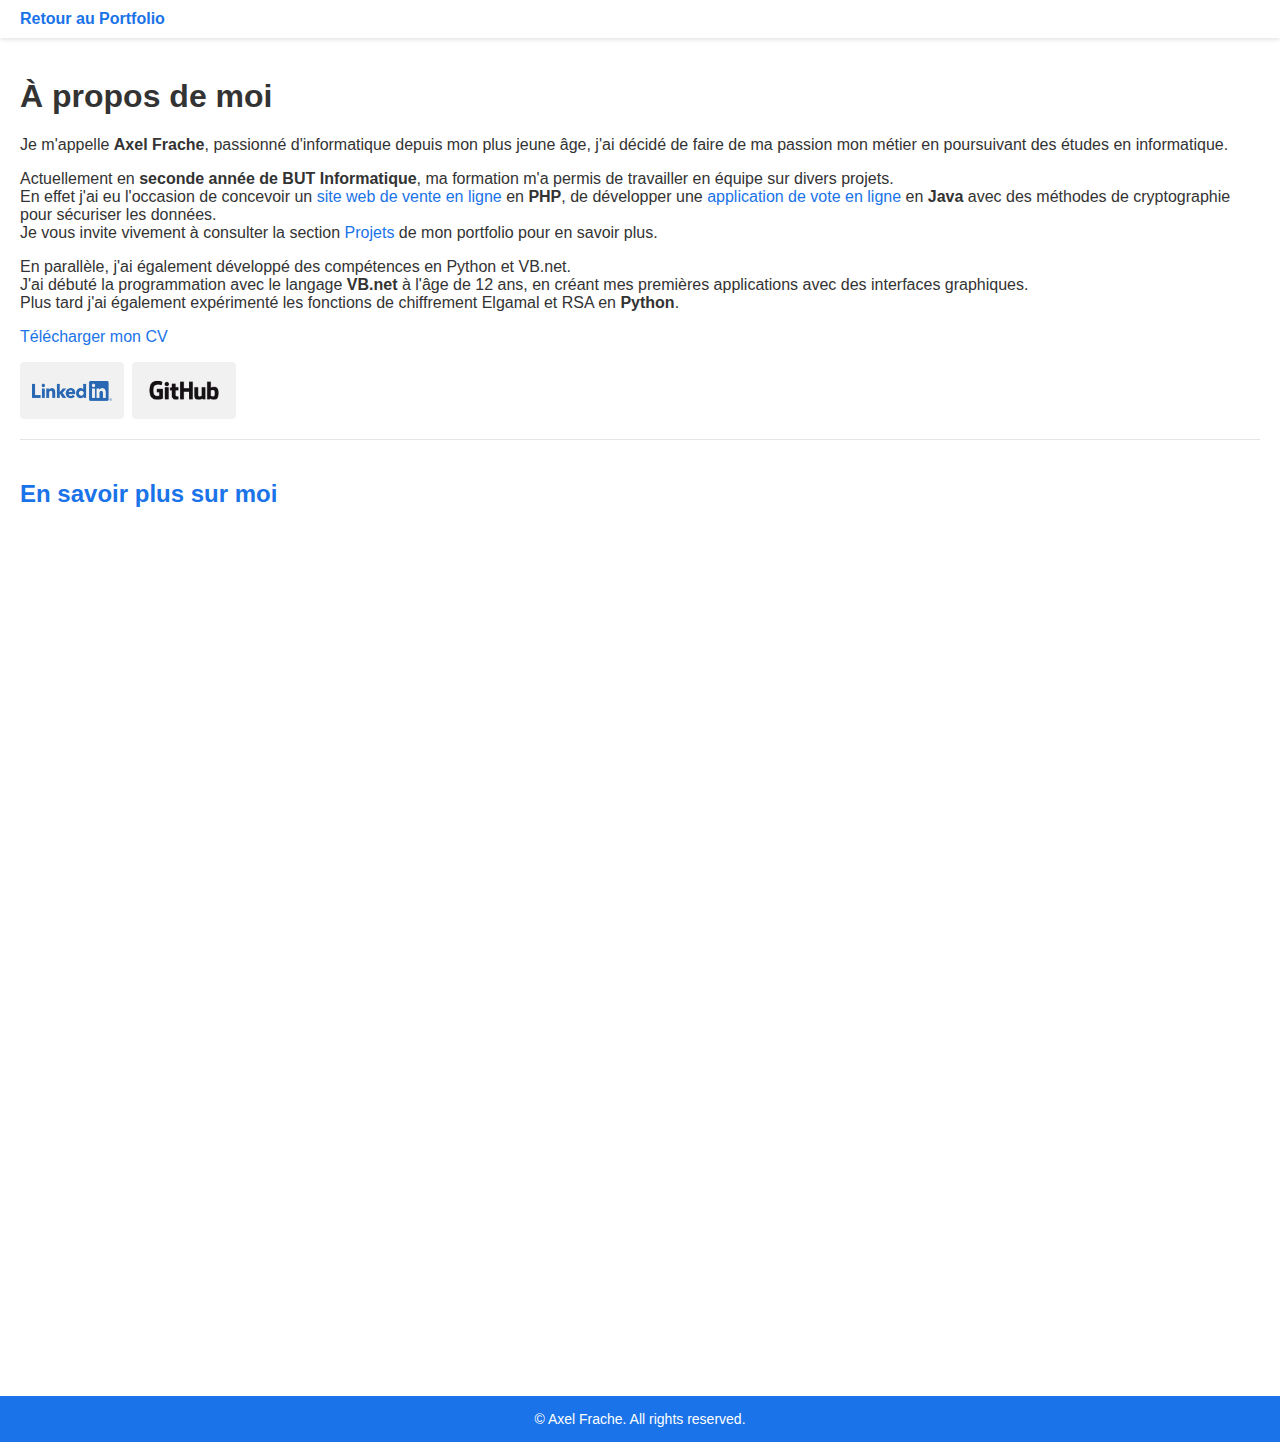
==== AboutMe.html @ e4010254 "Refractor global" ====
<!DOCTYPE html>
<html lang="fr">
<head>
    <meta charset="UTF-8">
    <meta name="viewport" content="width=device-width, initial-scale=1.0">
    <title>A propos de moi | Axel Frache - Portfolio</title>
    <link rel="stylesheet" href="css/styles.css">
    <script defer src="js/scripts.js"></script>
    <script src="https://platform.linkedin.com/in.js" type="text/javascript">lang: fr_FR</script>

</head>
<body>
<header>
    <nav>
        <a href="index.html">Retour au Portfolio</a>
    </nav>
</header>
<main>
    <section>
        <h1>À propos de moi</h1>
        <p>
            Je m'appelle <strong>Axel Frache</strong>, passionné d'informatique depuis mon plus jeune âge, j'ai décidé de faire de ma passion mon métier en poursuivant des études en informatique.<br>
        </p>
        <p>
            Actuellement en <strong>seconde année de BUT Informatique</strong>, ma formation m'a permis de travailler en équipe sur divers projets. <br>
            En effet j'ai eu l'occasion de concevoir un <a href="VinyleAvenue.html">site web de vente en ligne</a> en <strong>PHP</strong>, de développer une <a href="e-Vote.html">application de vote en ligne</a> en <strong>Java</strong> avec des méthodes de cryptographie pour sécuriser les données.<br>
            Je vous invite vivement à consulter la section <a href="Projects.html">Projets</a> de mon portfolio pour en savoir plus.
        </p>
        <p>
            En parallèle, j'ai également développé des compétences en Python et VB.net. <br>
            J'ai débuté la programmation avec le langage <strong>VB.net</strong> à l'âge de 12 ans, en créant mes premières applications avec des interfaces graphiques. <br>
            Plus tard j'ai également expérimenté les fonctions de chiffrement Elgamal et RSA en <strong>Python</strong>.
        </p>
        <a href="Ressources/CV.pdf" download="CV.pdf" class="button">Télécharger mon CV</a>
        <div class="social-icons">
            <a href="https://www.linkedin.com/in/axel-frache/" target="_blank" rel="noopener noreferrer" class="social-button">
                <img src="Ressources/img/social/LI-Logo.png" alt="LinkedIn" width="32" height="32" class="social-icon">
            </a>
            <a href="https://github.com/AxelFrache" target="_blank" rel="noopener noreferrer" class="social-button">
                <img src="Ressources/img/social/GitHub_Logo.png" alt="GitHub" width="32" height="32" class="social-icon">
            </a>
        </div>
    </section>
    <section id="linkedin-post">
        <h2>En savoir plus sur moi</h2>
        <div>
            <iframe src="https://www.linkedin.com/embed/feed/update/urn:li:ugcPost:7049025618411171840" height="794" width="504" frameborder="0" allowfullscreen="" title="Post intégré"></iframe>
        </div>
    </section>

</main>
<footer>
    <div class="footer-content">
        &copy; <?php echo date("Y"); ?> Axel Frache. All rights reserved.
    </div>
</footer>
</body>
</html>
---- css/styles.css ----
/* Variables de couleurs */
:root {
    --primary-color: #1a73e8; /* Bleu Google */
    --secondary-color: #fbbc05; /* Jaune Google */
    --success-color: #34a853; /* Vert Google */
    --danger-color: #ea4335; /* Rouge Google */
    --background: #ffffff; /* Blanc */
    --text-color: #333;
}

/* Styles généraux */
body {
    font-family: -apple-system, BlinkMacSystemFont, Segoe UI, Helvetica, Arial, sans-serif, Apple Color Emoji, Segoe UI Emoji;
    background-color: var(--background);
    color: var(--text-color);
    margin: 0;
    padding: 0;
}

section:not(#welcome-banner) h2 {
    padding-bottom: 10px;
    margin-bottom: 20px;
    color: var(--primary-color);
}

a {
    color: var(--primary-color);
    text-decoration: none;
}

/* Navigation */
nav {
    background-color: var(--background);
    padding: 10px 20px;
    display: flex;
    justify-content: space-between;
    align-items: center;
    box-shadow: 0 2px 4px rgba(0, 0, 0, 0.1);
}

nav a {
    color: var(--primary-color);
    margin-right: 10px;
    font-weight: bold;
    transition: color 0.3s;
}

nav a:hover {
    color: var(--secondary-color);
}

/* Sections */
section {
    margin: 40px 20px;
    padding-bottom: 20px;
    border-bottom: 1px solid rgba(0, 0, 0, 0.1); /* Ajoute une bordure inférieure légère */
}
section:last-of-type {
    border-bottom: none; /* Supprime la bordure pour la dernière section */
}

ul {
    list-style-type: none;
    padding: 0;
}

li {
    margin-bottom: 20px;
}

/* Projets */
#projets img {
    max-width: 100%;
    height: auto;
    border: 1px solid var(--text-color);
    margin-bottom: 10px;
}

/* Arrondir les bords des éléments de formulaire */
#contact .form-control {
    border-radius: 10px;
}

input, textarea {
    margin-bottom: 10px;
    border: 1px solid var(--text-color);
    padding: 5px;
}

.form button {
    background-color: var(--primary-color);
    color: var(--background);
    border: none;
    padding: 10px;
    cursor: pointer;
    transition: 0.3s;
}

.form button:hover {
    background-color: #0056b3;
}

/* Frise chronologique */
.timeline {
    position: relative;
}

.timeline::before {
    content: "";
    position: absolute;
    top: 0;
    bottom: 0;
    left: 30px;
    width: 4px;
    background-color: var(--primary-color);
}

.timeline-item {
    padding-left: 60px;
    position: relative;
    margin-bottom: 30px;
}

.timeline-item .date {
    position: absolute;
    top: 0;
    left: 0;
    width: 50px;
    font-weight: bold;
    color: var(--danger-color);
    text-align: right;
}

.timeline-item h3 {
    margin: 0;
    color: var(--primary-color);
}

/* Bannière de bienvenue */
#welcome-banner {
    color: var(--background);
    text-align: center;
    top: 0;
    left: 0;
    right: 0;
    padding: 40px 0;
    background-image: linear-gradient(to right, var(--primary-color), rgba(0, 0, 255, 0.3));
    border-radius: 20px;
}

#welcome-banner h1 {
    margin-bottom: 20px;
    font-size: 30px;
}

#welcome-banner h2 {
    font-size: 60px; /* Ajustez la taille du texte selon vos préférences */
    font-weight: bold;
    color: white; /* Ajustez la couleur du texte si vous le souhaitez */
    margin-bottom: 10px;
}

h3{
    transition: color 0.3s;
}

#projets h3:hover{
    color: var(--secondary-color);
}

#welcome-banner h3 {
    font-size: 24px; /* Ajustez la taille du texte selon vos préférences */
    margin-bottom: 20px;
    color: whitesmoke;
}



#welcome-banner p {
    padding: 10px 20px;
    display: flex;
    justify-content: space-between;
    align-items: center;
    max-width: 800px;
    margin: 0 auto;
    font-size: 18px;
    line-height: 1.6;
    text-align: justify;
    color: var(--background);
}

/* Projets */
.projects-container {
    display: flex;
    flex-wrap: wrap;
    justify-content: space-around;
    gap: 20px;
}

.project-card {
    width: calc(27% - 20px);
    background-color: var(--background);
    padding: 20px;
    box-shadow: 0 4px 6px rgba(0, 0, 0, 0.1);
    border-radius: 5px;
    position: relative;

}

.project-card img {
    max-width: 100%;
    height: auto;
    border: 1px solid var(--text-color);
    margin-bottom: 10px;
    border-radius: 5px;
}

.year {
    position: absolute;
    top: -10px;
    left: 20px;
    background-color: var(--primary-color);
    color: var(--background);
    padding: 5px 10px;
    border-radius: 3px;
}

.tag {
    display: inline-block;
    padding: 4px 8px;
    background-color: var(--secondary-color);
    color: white;
    font-size: 14px;
    border-radius: 4px;
    margin-top: 10px;
}

/* Footer */
footer {
    background-color: var(--primary-color);
    padding: 15px 0;
    text-align: center;
    color: var(--background);

}

.footer-content {
    max-width: 800px;
    margin: 0 auto;
    font-size: 14px;
}

.screen img{
    cursor: pointer;
    max-width: 25%;
    height: auto;
    margin-bottom: 10px;
}


.btn-voir-plus {
    display: inline-block;
    background-color: var(--primary-color);
    color: var(--background);
    padding: 10px 20px;
    border-radius: 5px;
    text-decoration: none;
    transition: 0.3s;
    margin: 20px auto 0;
    text-align: center;
    border : none;
}

.btn-voir-plus:hover {
    background-color: #0056b3;
}

.center {
    text-align: center;
}

.screenAvenue img{
    margin: 15px;
    max-width: 25%;
    height: auto;
    border: 1px solid var(--text-color);
    border-radius: 5px;
    cursor: pointer;
}

.carousel {
    position: relative;
    display: flex;
    justify-content: center;
    align-items: center;
}

.carousel img {
    display: none;
    max-width: 20%; /* Modifiez cette valeur selon vos préférences */
    max-height: 20%; /* Modifiez cette valeur selon vos préférences */
    height: auto;
}


.carousel-button {
    position: absolute;
    background-color: transparent;
    border: none;
    font-size: 2rem;
    color: #555;
    cursor: pointer;
    z-index: 1;
}

.prev {
    left: 10px;
}

.next {
    right: 10px;
}

.prev,
.next {
    cursor: pointer;
    position: absolute;
    top: 50%;
    transform: translateY(-50%);
    font-size: 2rem;
    color: #000;
    opacity: 0.6;
    transition: opacity 0.3s;
}

.prev:hover,
.next:hover {
    opacity: 1;
}

/* Modifier la largeur du bouton "Envoyer" */
#contact #sendBtn{
    background-color: var(--primary-color);
    color: var(--background);
    padding: 10px 20px;
    border-radius: 5px;
    text-decoration: none;
    transition: 0.3s;
    margin: 20px auto 0;
}

#contact #sendBtn:hover{
    background-color: #0056b3;
    cursor : pointer;
}

.social-icons {

    height: auto;
    display: flex;
    justify-content: space-between;
    width: 100px;
    margin-top: 1rem;
}

.social-button {
    display: inline-flex;
    justify-content: center;
    align-items: center;
    background-color: #f1f1f1;
    border: none;
    border-radius: 4px;
    padding: 12px;
    margin-right: 8px;
    cursor: pointer;
    text-decoration: none;
}

.social-button:last-child {
    margin-right: 0;
}

.social-button:hover {
    background-color: #e0e0e0;
}

.social-icon {
    width: 80px;
    height: auto;
    margin: 0 auto;
}

.lightbox {
    display: none;
    position: fixed;
    z-index: 9999;
    left: 0;
    top: 0;
    width: 100%;
    height: 100%;
    background-color: rgba(0, 0, 0, 0.8);
    align-items: center;
    justify-content: center;
}

.lightbox-img {
    max-width: 90%;
    max-height: 90%;
    margin: auto;
}

.close-lightbox {
    position: absolute;
    top: 15px;
    right: 25px;
    font-size: 30px;
    font-weight: bold;
    color: white;
    cursor: pointer;
}

body.lightbox-open {
    overflow: hidden;
}

.lightbox-open main,
.lightbox-open header,
.lightbox-open footer {
    filter: blur(5px);
}
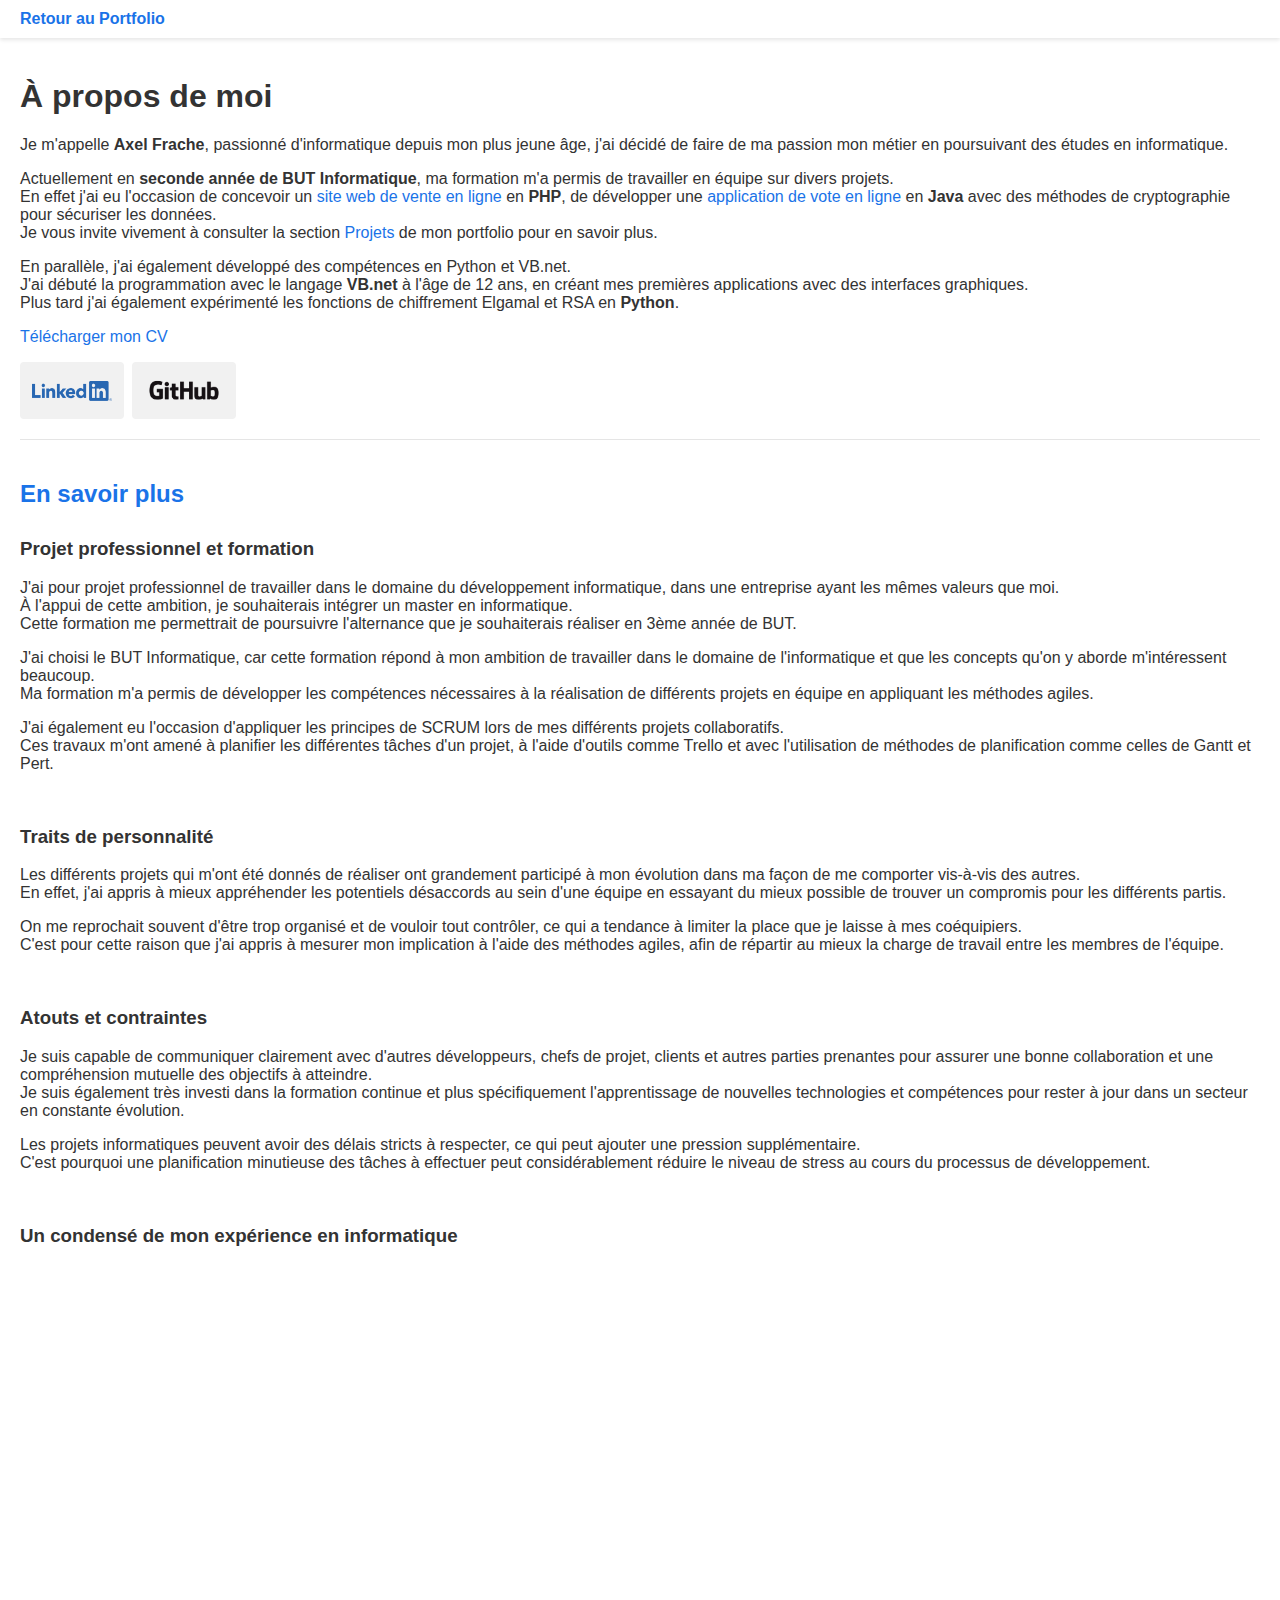
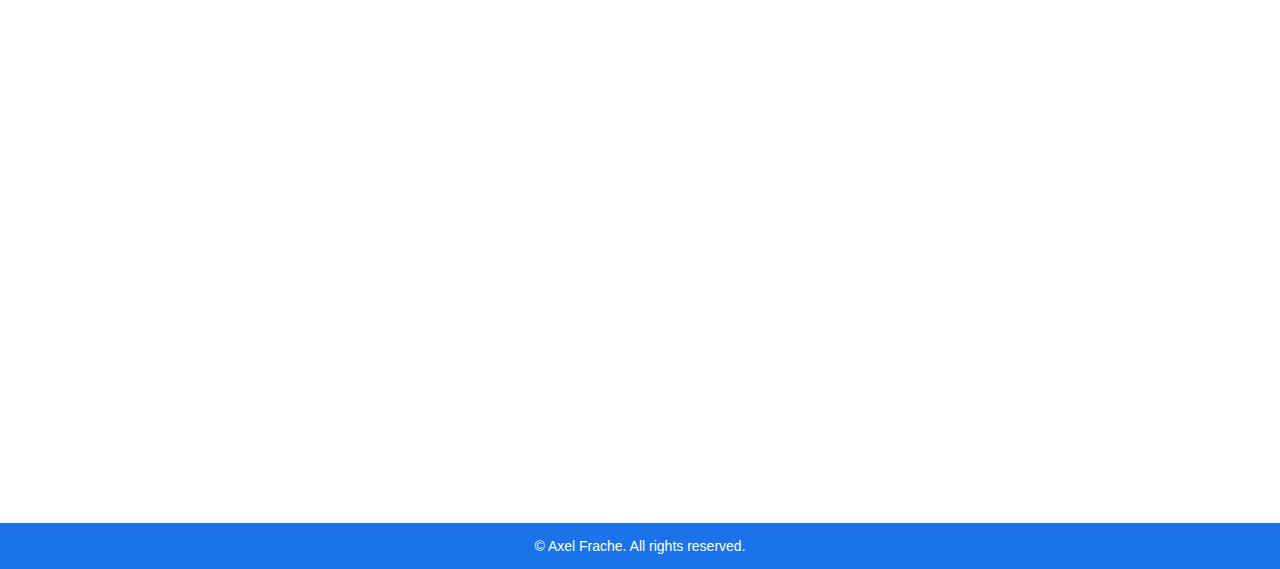
==== commit a8965dac: "Ajout biographie" ====
--- a/AboutMe.html
+++ b/AboutMe.html
@@ -31,7 +31,7 @@
             J'ai débuté la programmation avec le langage <strong>VB.net</strong> à l'âge de 12 ans, en créant mes premières applications avec des interfaces graphiques. <br>
             Plus tard j'ai également expérimenté les fonctions de chiffrement Elgamal et RSA en <strong>Python</strong>.
         </p>
-        <a href="Ressources/CV.pdf" download="CV.pdf" class="button">Télécharger mon CV</a>
+        <a href="Ressources/CV.pdf" download="CV.pdf" class="button" id="cvDl">Télécharger mon CV</a>
         <div class="social-icons">
             <a href="https://www.linkedin.com/in/axel-frache/" target="_blank" rel="noopener noreferrer" class="social-button">
                 <img src="Ressources/img/social/LI-Logo.png" alt="LinkedIn" width="32" height="32" class="social-icon">
@@ -42,7 +42,44 @@
         </div>
     </section>
     <section id="linkedin-post">
-        <h2>En savoir plus sur moi</h2>
+        <h2>En savoir plus</h2>
+
+        <h3>Projet professionnel et formation</h3>
+        <p>
+            J'ai pour projet professionnel de travailler dans le domaine du développement informatique, dans une entreprise ayant les mêmes valeurs que moi. <br>
+            À l'appui de cette ambition, je souhaiterais intégrer un master en informatique. <br>
+            Cette formation me permettrait de poursuivre l'alternance que je souhaiterais réaliser en 3ème année de BUT.
+        </p>
+        <p>
+            J'ai choisi le BUT Informatique, car cette formation répond à mon ambition de travailler dans le domaine de l'informatique et que les concepts qu'on y aborde m'intéressent beaucoup.<br>
+            Ma formation m'a permis de développer les compétences nécessaires à la réalisation de différents projets en équipe en appliquant les méthodes agiles.<br>
+        </p>
+        <p>
+            J'ai également eu l'occasion d'appliquer les principes de SCRUM lors de mes différents projets collaboratifs.<br>
+            Ces travaux m'ont amené à planifier les différentes tâches d'un projet, à l'aide d'outils comme Trello et avec l'utilisation de méthodes de planification comme celles de Gantt et Pert.
+        </p>
+        <br>
+        <h3>Traits de personnalité</h3>
+        <p>
+            Les différents projets qui m'ont été donnés de réaliser ont grandement participé à mon évolution dans ma façon de me comporter vis-à-vis des autres.<br>
+            En effet, j'ai appris à mieux appréhender les potentiels désaccords au sein d'une équipe en essayant du mieux possible de trouver un compromis pour les différents partis.
+        </p>
+        <p>
+            On me reprochait souvent d'être trop organisé et de vouloir tout contrôler, ce qui a tendance à limiter la place que je laisse à mes coéquipiers. <br>
+            C'est pour cette raison que j'ai appris à mesurer mon implication à l'aide des méthodes agiles, afin de répartir au mieux la charge de travail entre les membres de l'équipe.
+        </p>
+        <br>
+        <h3>Atouts et contraintes</h3>
+        <p>
+            Je suis capable de communiquer clairement avec d'autres développeurs, chefs de projet, clients et autres parties prenantes pour assurer une bonne collaboration et une compréhension mutuelle des objectifs à atteindre. <br>
+            Je suis également très investi dans la formation continue et plus spécifiquement l'apprentissage de nouvelles technologies et compétences pour rester à jour dans un secteur en constante évolution.
+        </p>
+        <p>
+            Les projets informatiques peuvent avoir des délais stricts à respecter, ce qui peut ajouter une pression supplémentaire.<br>
+            C'est pourquoi une planification minutieuse des tâches à effectuer peut considérablement réduire le niveau de stress au cours du processus de développement.
+        </p>
+        <br>
+        <h3>Un condensé de mon expérience en informatique</h3>
         <div>
             <iframe src="https://www.linkedin.com/embed/feed/update/urn:li:ugcPost:7049025618411171840" height="794" width="504" frameborder="0" allowfullscreen="" title="Post intégré"></iframe>
         </div>
--- a/css/styles.css
+++ b/css/styles.css
@@ -429,3 +429,6 @@
     filter: blur(5px);
 }
 
+#cvDl:hover{
+    text-decoration: underline;
+}
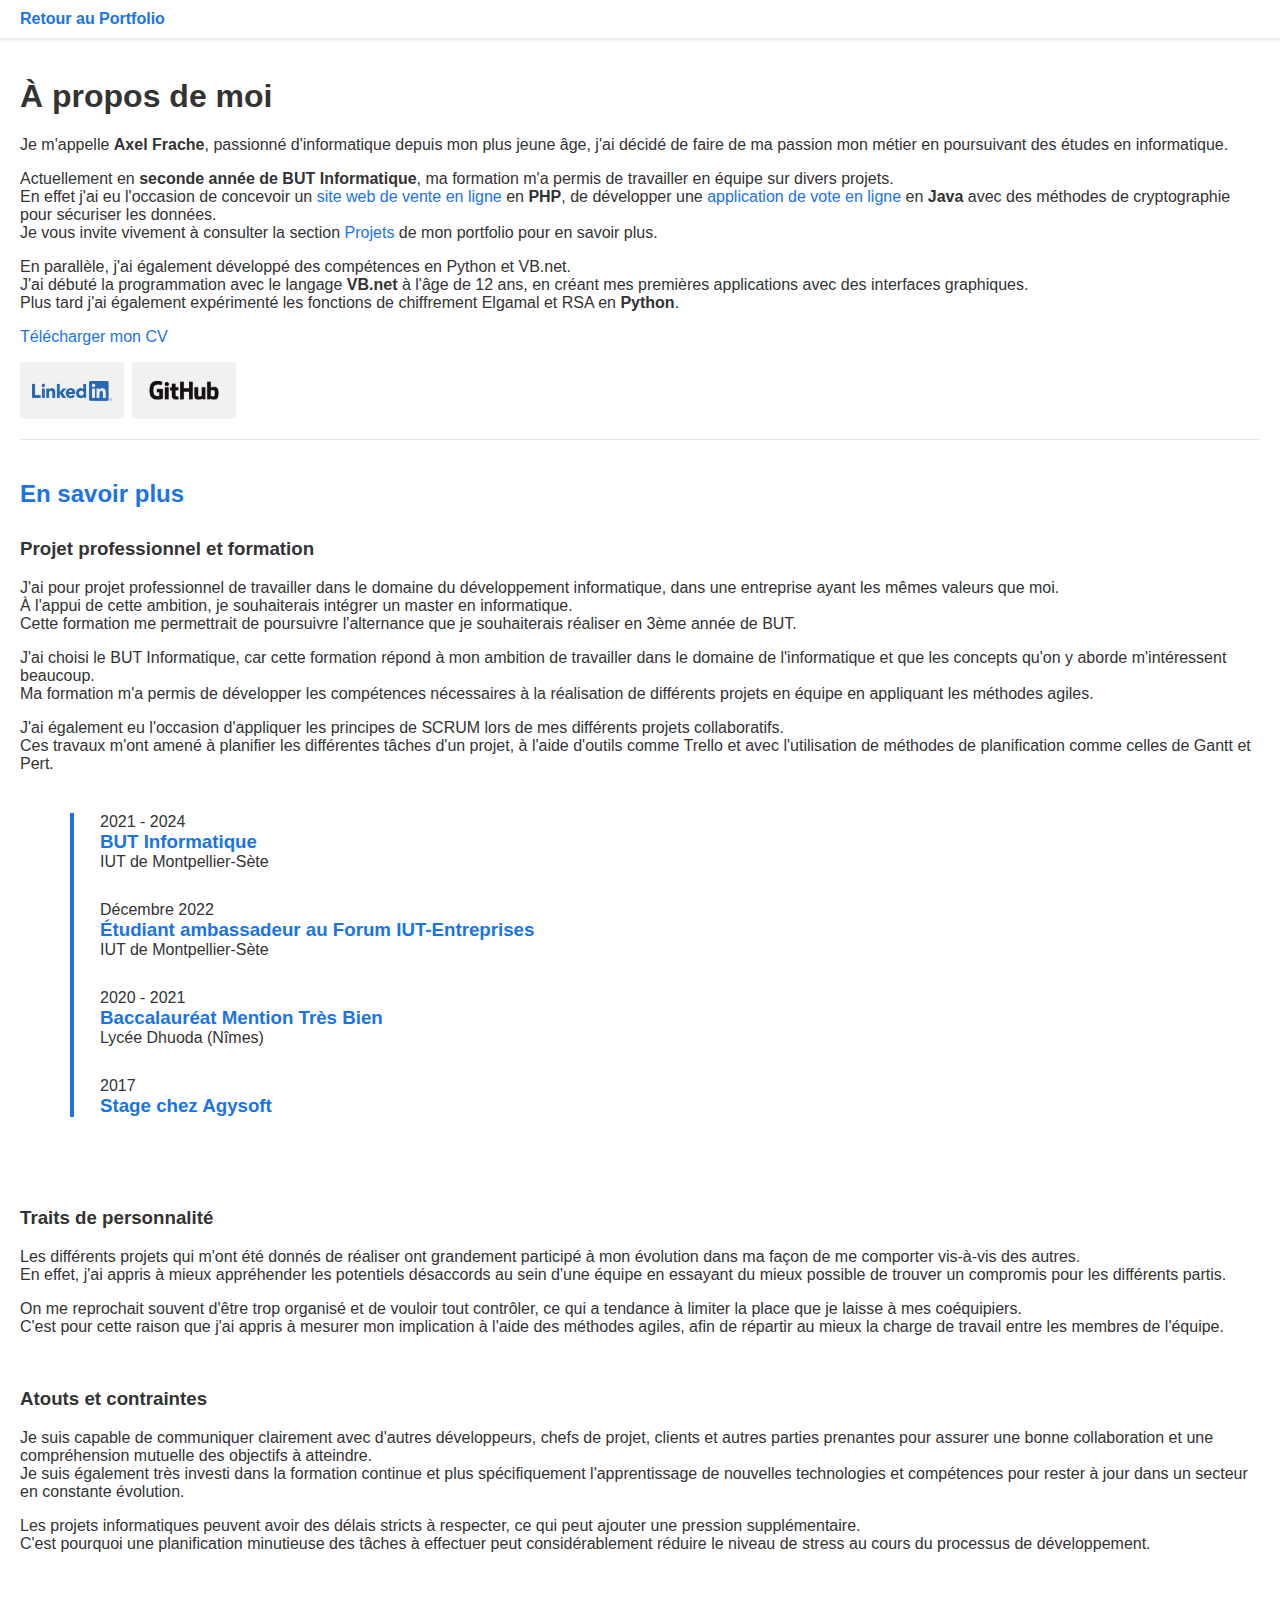
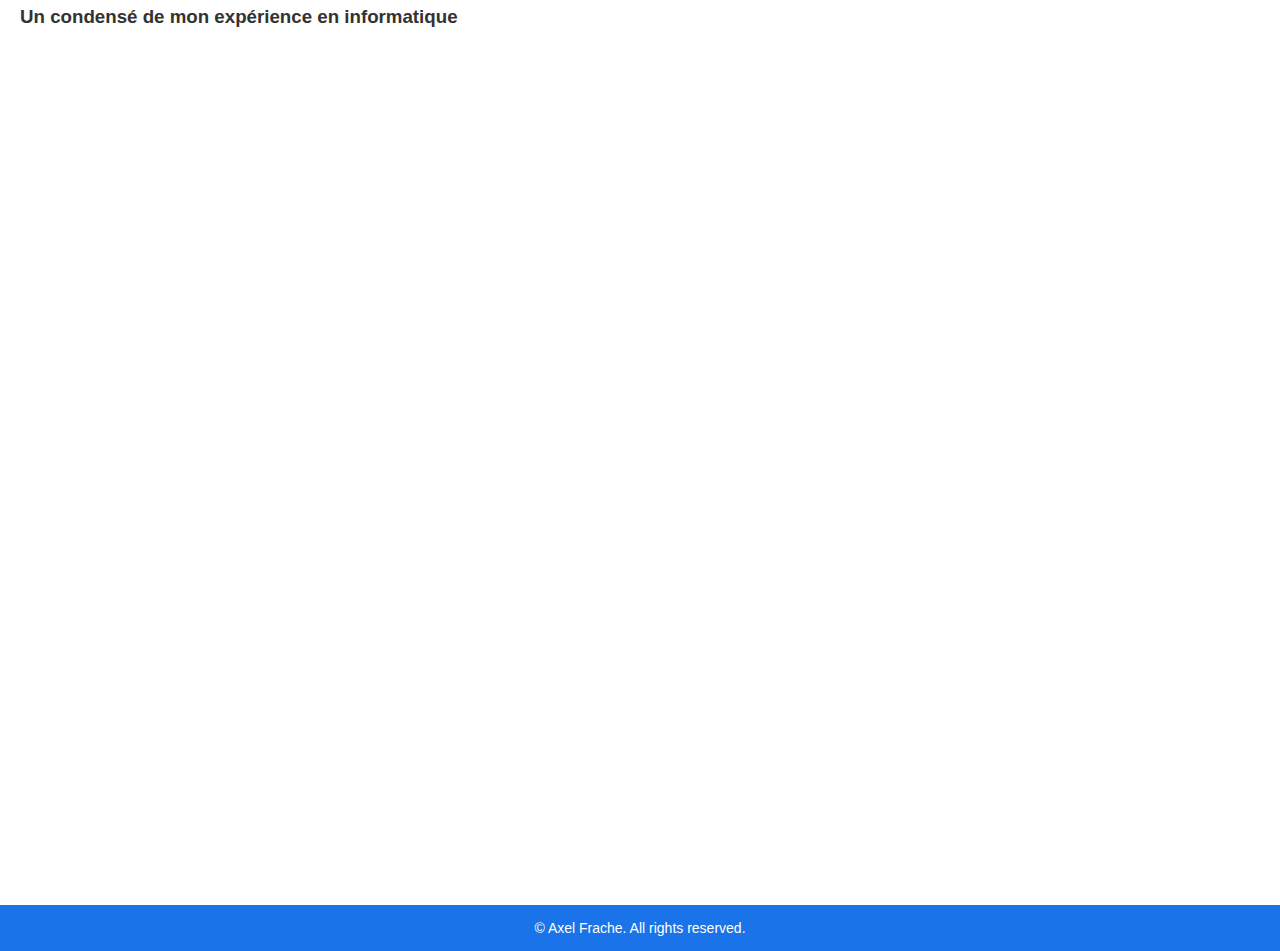
==== commit 1dc582a9: "Ajout timeline" ====
--- a/AboutMe.html
+++ b/AboutMe.html
@@ -58,7 +58,32 @@
             J'ai également eu l'occasion d'appliquer les principes de SCRUM lors de mes différents projets collaboratifs.<br>
             Ces travaux m'ont amené à planifier les différentes tâches d'un projet, à l'aide d'outils comme Trello et avec l'utilisation de méthodes de planification comme celles de Gantt et Pert.
         </p>
-        <br>
+
+        <section id="formations">
+
+            <ul class="timeline">
+                <li class="timeline-item">
+                    <span>2021 - 2024</span>
+                    <h3>BUT Informatique</h3>
+                    <ul>IUT de Montpellier-Sète</ul>
+                </li>
+                <li class="timeline-item">
+                    <span>Décembre 2022</span>
+                    <h3>Étudiant ambassadeur au Forum IUT-Entreprises</h3>
+                    <ul>IUT de Montpellier-Sète</ul>
+                </li>
+                <li class="timeline-item">
+                    <span >2020 - 2021</span>
+                    <h3>Baccalauréat Mention Très Bien</h3>
+                    <ul>Lycée Dhuoda (Nîmes)</ul>
+                </li>
+                <li class="timeline-item">
+                    <span>2017</span>
+                    <h3>Stage chez Agysoft</h3>
+                </li>
+            </ul>
+        </section>
+
         <h3>Traits de personnalité</h3>
         <p>
             Les différents projets qui m'ont été donnés de réaliser ont grandement participé à mon évolution dans ma façon de me comporter vis-à-vis des autres.<br>
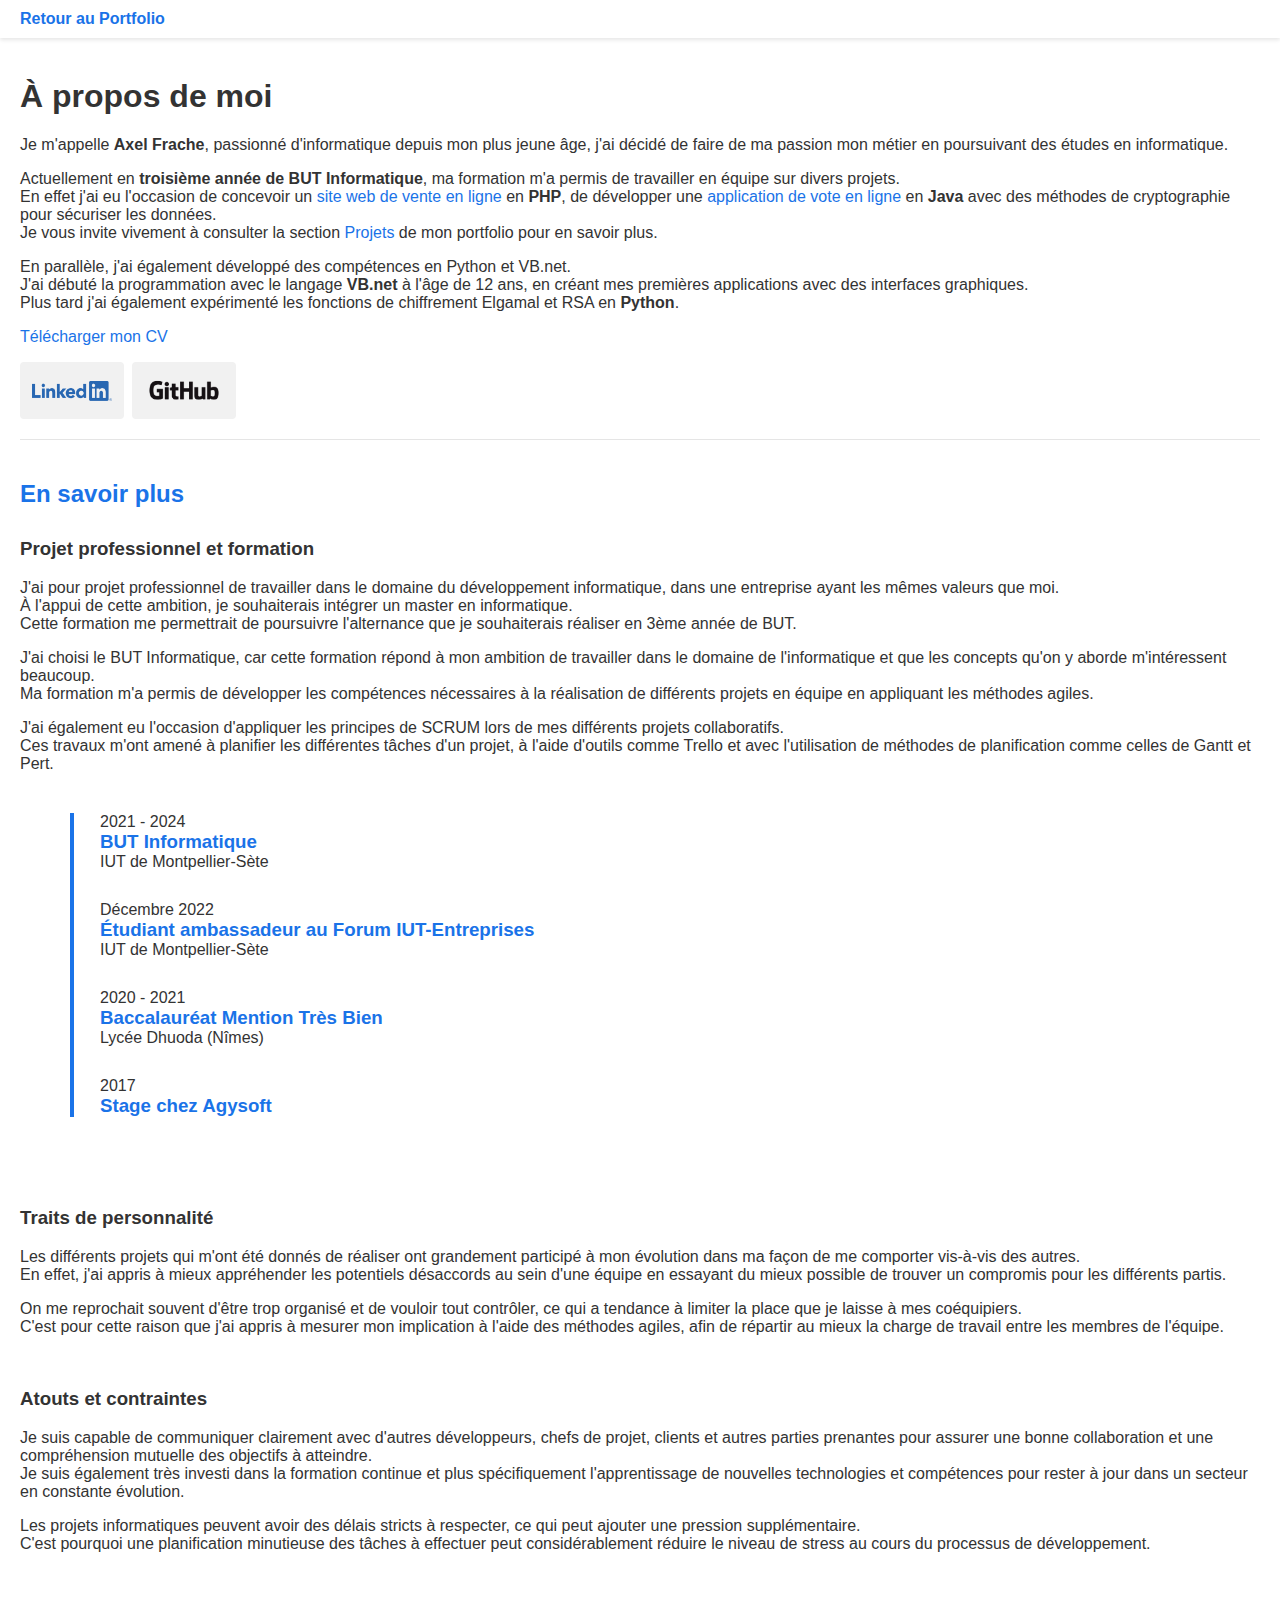
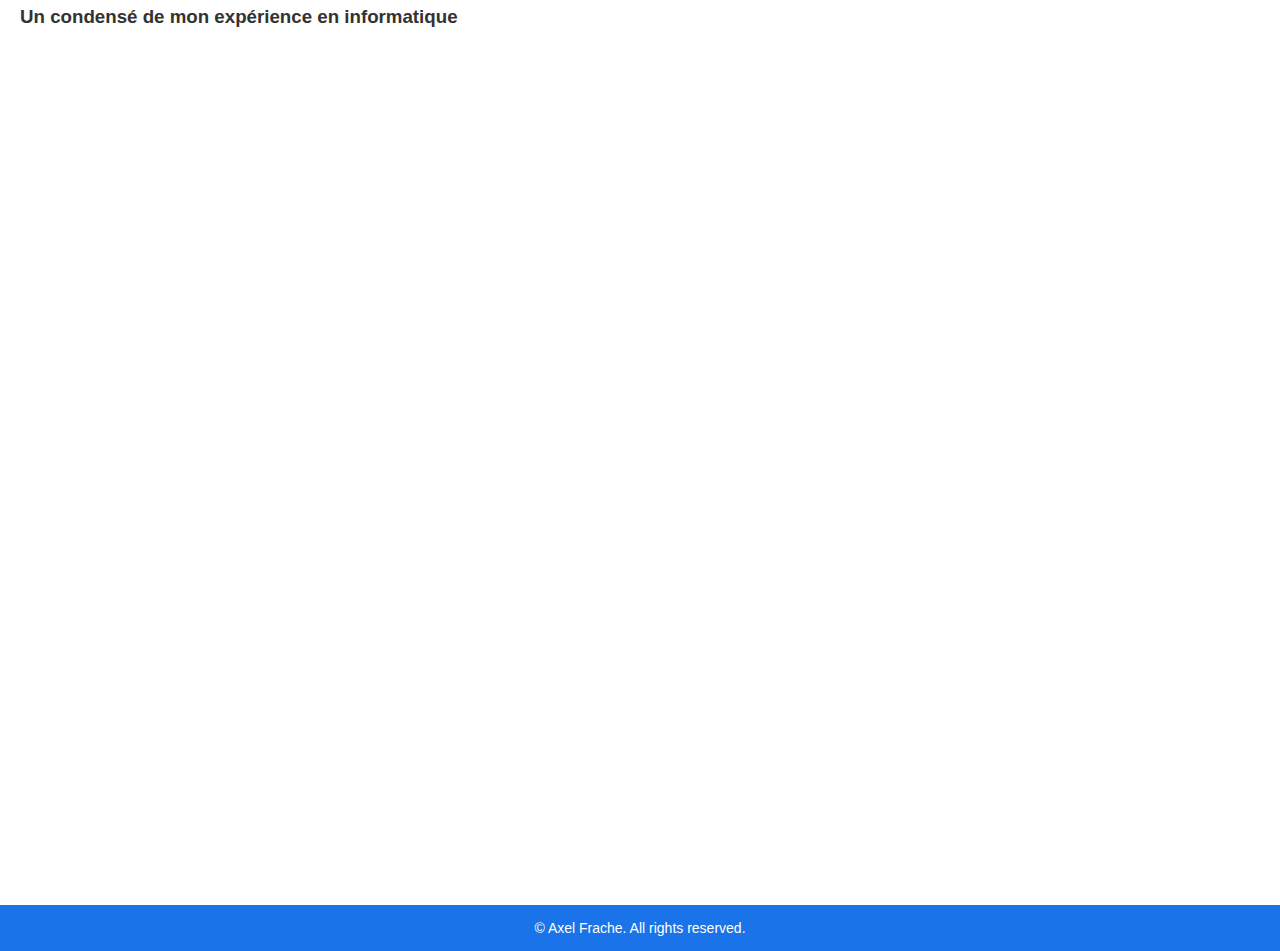
==== commit d28e647c: "Mise à jour des informations" ====
--- a/AboutMe.html
+++ b/AboutMe.html
@@ -22,7 +22,7 @@
             Je m'appelle <strong>Axel Frache</strong>, passionné d'informatique depuis mon plus jeune âge, j'ai décidé de faire de ma passion mon métier en poursuivant des études en informatique.<br>
         </p>
         <p>
-            Actuellement en <strong>seconde année de BUT Informatique</strong>, ma formation m'a permis de travailler en équipe sur divers projets. <br>
+            Actuellement en <strong>troisième année de BUT Informatique</strong>, ma formation m'a permis de travailler en équipe sur divers projets. <br>
             En effet j'ai eu l'occasion de concevoir un <a href="VinyleAvenue.html">site web de vente en ligne</a> en <strong>PHP</strong>, de développer une <a href="e-Vote.html">application de vote en ligne</a> en <strong>Java</strong> avec des méthodes de cryptographie pour sécuriser les données.<br>
             Je vous invite vivement à consulter la section <a href="Projects.html">Projets</a> de mon portfolio pour en savoir plus.
         </p>
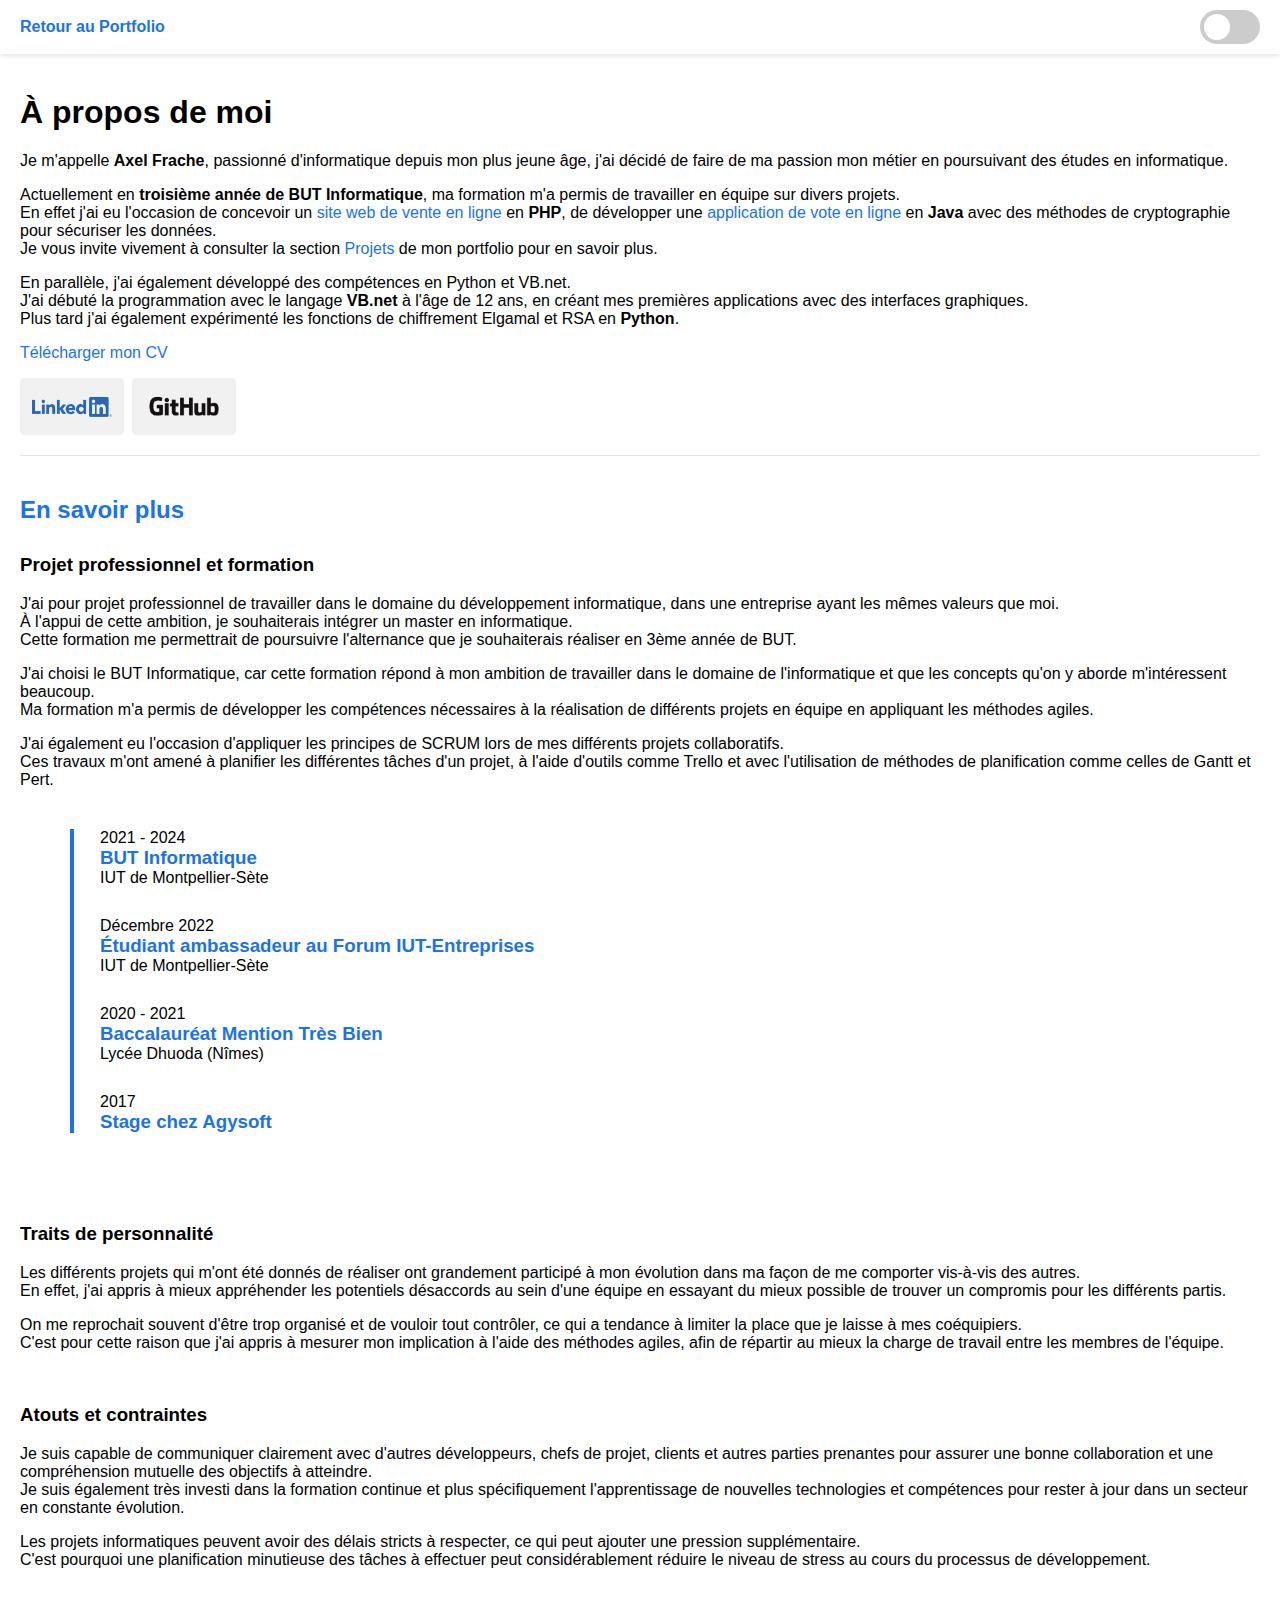
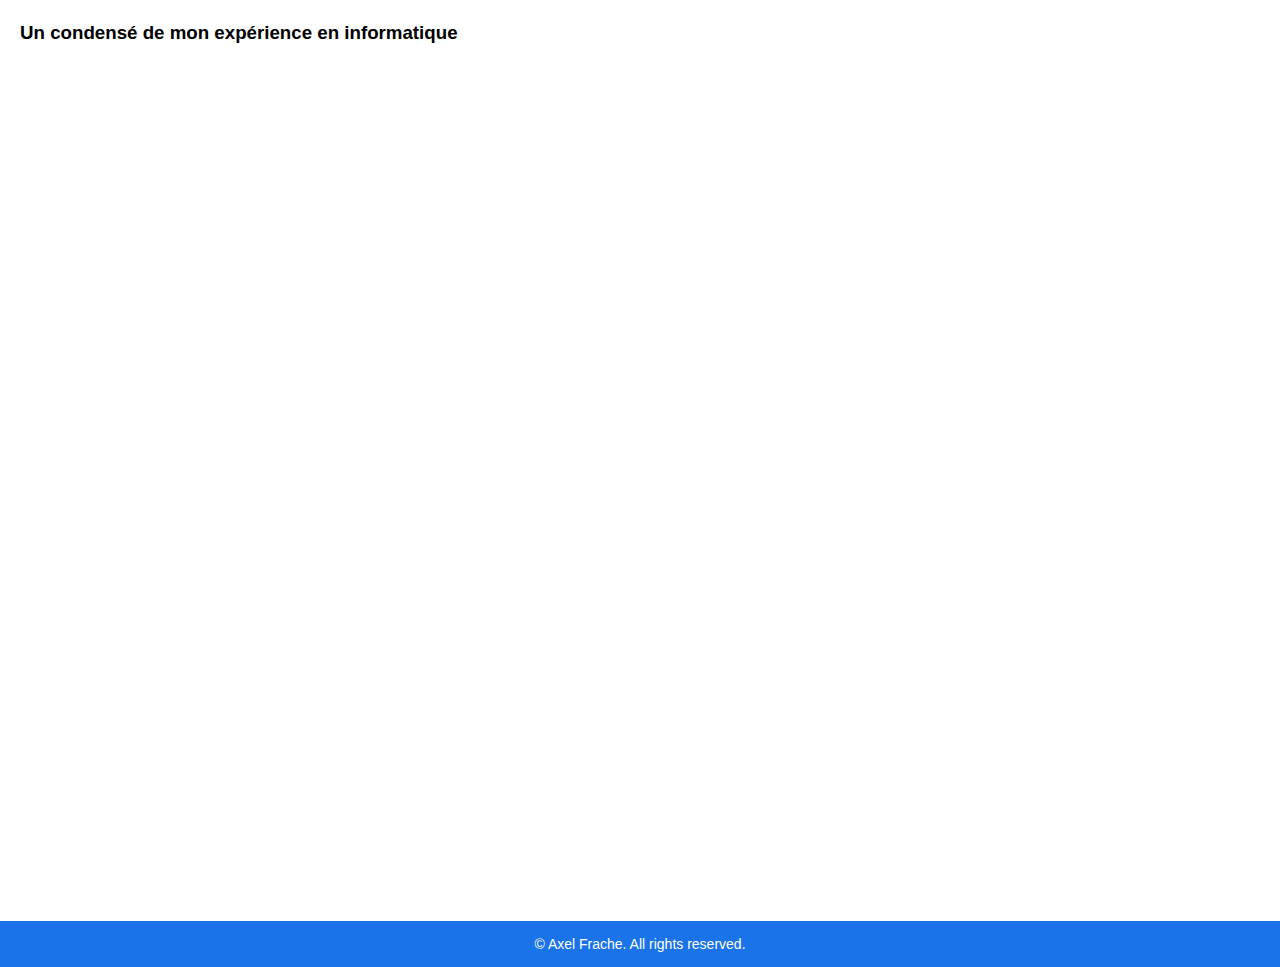
==== commit 3ed43acf: "Ajout d'un dark mode 🌙" ====
--- a/AboutMe.html
+++ b/AboutMe.html
@@ -13,6 +13,10 @@
 <header>
     <nav>
         <a href="index.html">Retour au Portfolio</a>
+        <label class="switch">
+            <input type="checkbox" id="themeSwitch">
+            <span class="slider round"></span>
+        </label>
     </nav>
 </header>
 <main>
--- a/css/styles.css
+++ b/css/styles.css
@@ -6,6 +6,7 @@
     --danger-color: #ea4335; /* Rouge Google */
     --background: #ffffff; /* Blanc */
     --text-color: #333;
+
 }
 
 /* Styles généraux */
@@ -48,6 +49,113 @@
 nav a:hover {
     color: var(--secondary-color);
 }
+
+/* Style du switch toggle */
+.switch {
+    position: relative;
+    display: inline-block;
+    width: 60px;
+    height: 34px;
+}
+
+.switch input {
+    opacity: 0;
+    width: 0;
+    height: 0;
+}
+
+.slider {
+    position: absolute;
+    cursor: pointer;
+    top: 0;
+    left: 0;
+    right: 0;
+    bottom: 0;
+    background-color: #ccc;
+    transition: .4s;
+}
+
+.slider:before {
+    position: absolute;
+    content: "";
+    height: 26px;
+    width: 26px;
+    left: 4px;
+    bottom: 4px;
+    background-color: white;
+    transition: .4s;
+}
+
+input:checked + .slider {
+    background-color: #2196F3;
+}
+
+input:checked + .slider:before {
+    transform: translateX(26px);
+}
+
+/* Arrondissement des bords du slider */
+.slider.round {
+    border-radius: 34px;
+}
+
+.slider.round:before {
+    border-radius: 50%;
+}
+
+/* Couleurs pour le mode dark */
+:root {
+    --primary-bg: #fff;
+    --primary-txt: #000;
+}
+
+/* Couleur de fond et couleur du texte de la section contact en mode sombre */
+.dark-mode #contact {
+    background-color: #333; /* Ou toute autre couleur sombre de votre choix */
+    color: #fff; /* Ou toute autre couleur claire de votre choix */
+}
+
+/* Couleur de fond et couleur du texte des champs de saisie et de la zone de texte en mode sombre */
+.dark-mode #contact input,
+
+.dark-mode #contact textarea {
+    background-color: #555; /* Ou toute autre couleur sombre de votre choix */
+    color: #fff; /* Ou toute autre couleur claire de votre choix */
+    border: 1px solid #777; /* Changer la couleur de la bordure si nécessaire */
+}
+
+/* Couleur de fond du bouton d'envoi en mode sombre */
+.dark-mode #contact button {
+    background-color: #555; /* Ou toute autre couleur sombre de votre choix */
+    color: #fff; /* Ou toute autre couleur claire de votre choix */
+}
+
+/* Couleur de fond du bouton d'envoi en mode sombre lorsqu'il est survolé */
+.dark-mode #contact button:hover {
+    background-color: #777; /* Ou toute autre couleur sombre de votre choix */
+}
+
+.dark-mode nav {
+    background-color: #2E2E2E; /* couleur de fond de la navbar en mode sombre */
+    color: #fff; /* couleur du texte dans la navbar en mode sombre */
+}
+
+.dark-mode .project-card {
+    background-color: #444;
+    color: #ddd;
+}
+
+
+body.dark-mode {
+    --primary-bg: #333;
+    --primary-txt: #fff;
+}
+
+body {
+    background-color: var(--primary-bg);
+    color: var(--primary-txt);
+}
+
 
 /* Sections */
 section {
@@ -338,7 +446,6 @@
     opacity: 1;
 }
 
-/* Modifier la largeur du bouton "Envoyer" */
 #contact #sendBtn{
     background-color: var(--primary-color);
     color: var(--background);
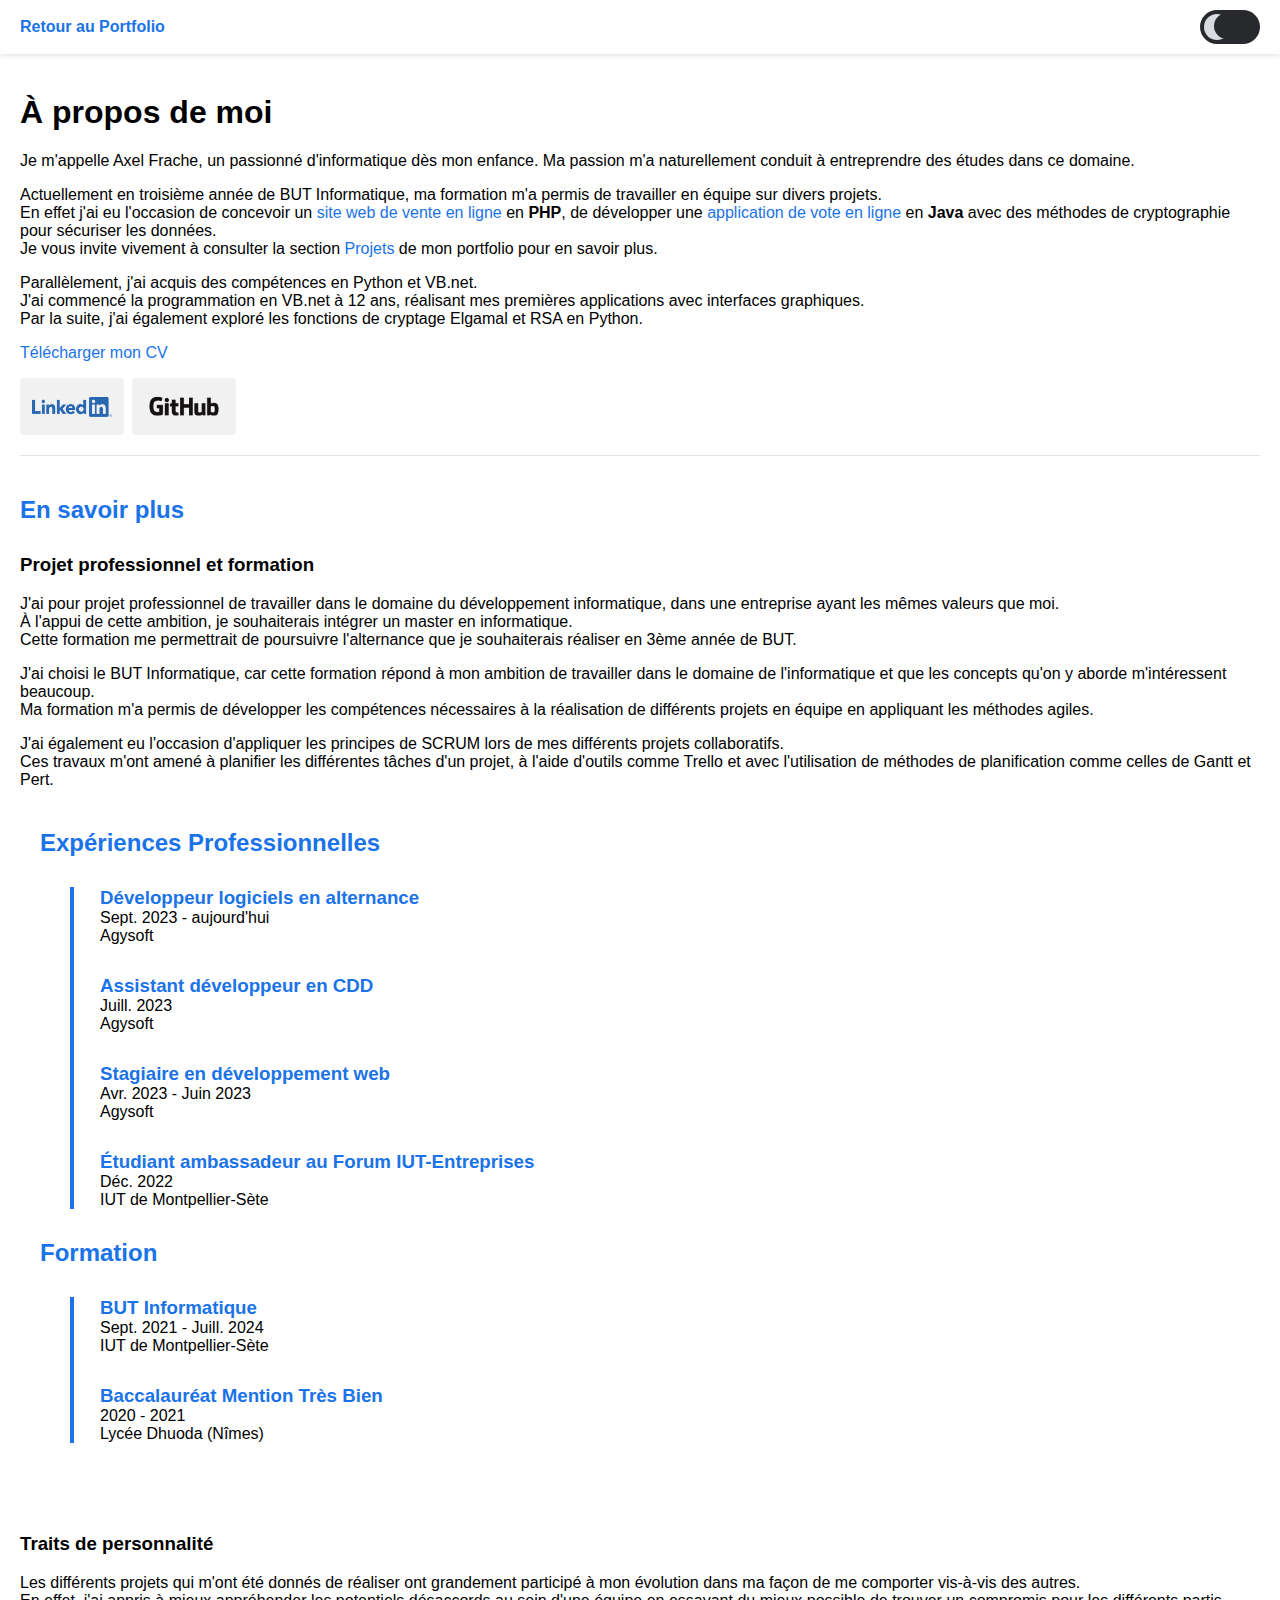
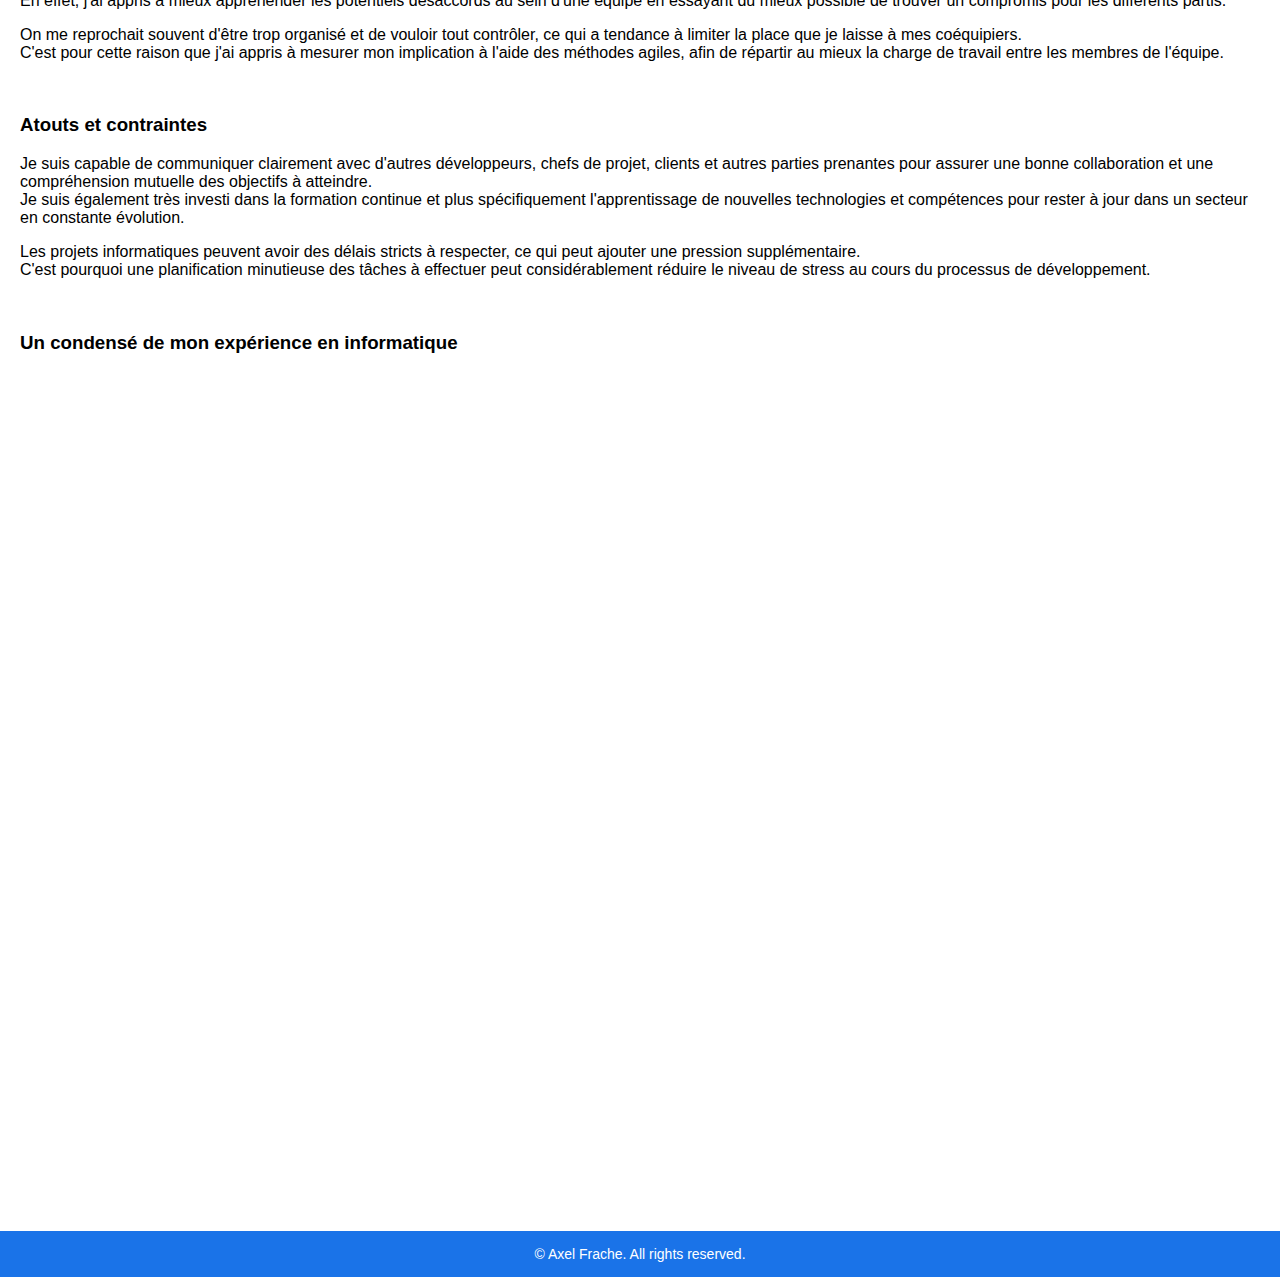
==== commit 3c896b71: "Modification section "Formation & Expériences"" ====
--- a/AboutMe.html
+++ b/AboutMe.html
@@ -23,17 +23,17 @@
     <section>
         <h1>À propos de moi</h1>
         <p>
-            Je m'appelle <strong>Axel Frache</strong>, passionné d'informatique depuis mon plus jeune âge, j'ai décidé de faire de ma passion mon métier en poursuivant des études en informatique.<br>
+            Je m'appelle Axel Frache, un passionné d'informatique dès mon enfance. Ma passion m'a naturellement conduit à entreprendre des études dans ce domaine.
         </p>
         <p>
-            Actuellement en <strong>troisième année de BUT Informatique</strong>, ma formation m'a permis de travailler en équipe sur divers projets. <br>
+            Actuellement en troisième année de BUT Informatique, ma formation m'a permis de travailler en équipe sur divers projets. <br>
             En effet j'ai eu l'occasion de concevoir un <a href="VinyleAvenue.html">site web de vente en ligne</a> en <strong>PHP</strong>, de développer une <a href="e-Vote.html">application de vote en ligne</a> en <strong>Java</strong> avec des méthodes de cryptographie pour sécuriser les données.<br>
             Je vous invite vivement à consulter la section <a href="Projects.html">Projets</a> de mon portfolio pour en savoir plus.
         </p>
         <p>
-            En parallèle, j'ai également développé des compétences en Python et VB.net. <br>
-            J'ai débuté la programmation avec le langage <strong>VB.net</strong> à l'âge de 12 ans, en créant mes premières applications avec des interfaces graphiques. <br>
-            Plus tard j'ai également expérimenté les fonctions de chiffrement Elgamal et RSA en <strong>Python</strong>.
+            Parallèlement, j'ai acquis des compétences en Python et VB.net. <br>
+            J'ai commencé la programmation en VB.net à 12 ans, réalisant mes premières applications avec interfaces graphiques. <br>
+            Par la suite, j'ai également exploré les fonctions de cryptage Elgamal et RSA en Python.
         </p>
         <a href="Ressources/CV.pdf" download="CV.pdf" class="button" id="cvDl">Télécharger mon CV</a>
         <div class="social-icons">
@@ -64,26 +64,41 @@
         </p>
 
         <section id="formations">
+            <h2>Expériences Professionnelles</h2>
+            <ul class="timeline">
+                <li class = "timeline-item">
+                    <h3>Développeur logiciels en alternance</h3>
+                    <span>Sept. 2023 - aujourd'hui</span>
+                    <ul>Agysoft</ul>
+                </li>
+                <li class = "timeline-item">
 
+                    <h3>Assistant développeur en CDD</h3>
+                    <span>Juill. 2023</span>
+                    <ul>Agysoft</ul>
+                </li>
+                <li class="timeline-item">
+                    <h3>Stagiaire en développement web</h3>
+                    <span>Avr. 2023 - Juin 2023</span>
+                    <ul>Agysoft</ul>
+                </li>
+                <li class="timeline-item">
+                    <h3>Étudiant ambassadeur au Forum IUT-Entreprises</h3>
+                    <span>Déc. 2022</span>
+                    <ul>IUT de Montpellier-Sète</ul>
+                </li>
+            </ul>
+            <h2>Formation</h2>
             <ul class="timeline">
                 <li class="timeline-item">
-                    <span>2021 - 2024</span>
                     <h3>BUT Informatique</h3>
+                    <span>Sept. 2021 - Juill. 2024</span>
                     <ul>IUT de Montpellier-Sète</ul>
                 </li>
                 <li class="timeline-item">
-                    <span>Décembre 2022</span>
-                    <h3>Étudiant ambassadeur au Forum IUT-Entreprises</h3>
-                    <ul>IUT de Montpellier-Sète</ul>
-                </li>
-                <li class="timeline-item">
+                    <h3>Baccalauréat Mention Très Bien</h3>
                     <span >2020 - 2021</span>
-                    <h3>Baccalauréat Mention Très Bien</h3>
                     <ul>Lycée Dhuoda (Nîmes)</ul>
-                </li>
-                <li class="timeline-item">
-                    <span>2017</span>
-                    <h3>Stage chez Agysoft</h3>
                 </li>
             </ul>
         </section>
--- a/css/styles.css
+++ b/css/styles.css
@@ -6,7 +6,10 @@
     --danger-color: #ea4335; /* Rouge Google */
     --background: #ffffff; /* Blanc */
     --text-color: #333;
-
+    --light: #d8dbe0;
+    --dark: #28292c;
+    --link: rgb(27, 129, 112);
+    --link-hover: rgb(24, 94, 82);
 }
 
 /* Styles généraux */
@@ -64,15 +67,23 @@
     height: 0;
 }
 
+nav > label {
+    position: absolute;
+    width: 100%;
+    height: 100px;
+    background-color: var(--dark);
+    border-radius: 50px;
+    cursor: pointer;
+}
+
 .slider {
     position: absolute;
-    cursor: pointer;
     top: 0;
     left: 0;
     right: 0;
     bottom: 0;
-    background-color: #ccc;
-    transition: .4s;
+    border-radius: 50px;
+    transition: 0.3s;
 }
 
 .slider:before {
@@ -86,12 +97,14 @@
     transition: .4s;
 }
 
-input:checked + .slider {
-    background-color: #2196F3;
-}
-
-input:checked + .slider:before {
+input:checked ~ .slider {
+    background-color: var(--light);
+}
+
+input:checked ~ .slider:before {
     transform: translateX(26px);
+    background-color: var(--dark);
+    box-shadow: none;
 }
 
 /* Arrondissement des bords du slider */
@@ -100,7 +113,17 @@
 }
 
 .slider.round:before {
+    content: "";
+    position: absolute;
+    top: 4px;
+    left: 4px;
+    width: 26px; 
+    height: 26px;
     border-radius: 50%;
+    box-shadow: inset 10px -1px 0px 0px var(--light);
+    background-color: var(--dark);
+    transition: 0.3s;
+
 }
 
 /* Couleurs pour le mode dark */
@@ -111,28 +134,28 @@
 
 /* Couleur de fond et couleur du texte de la section contact en mode sombre */
 .dark-mode #contact {
-    background-color: #333; /* Ou toute autre couleur sombre de votre choix */
-    color: #fff; /* Ou toute autre couleur claire de votre choix */
+    background-color: #333; 
+    color: #fff;
 }
 
 /* Couleur de fond et couleur du texte des champs de saisie et de la zone de texte en mode sombre */
 .dark-mode #contact input,
 
 .dark-mode #contact textarea {
-    background-color: #555; /* Ou toute autre couleur sombre de votre choix */
-    color: #fff; /* Ou toute autre couleur claire de votre choix */
+    background-color: #555; 
+    color: #fff; 
     border: 1px solid #777; /* Changer la couleur de la bordure si nécessaire */
 }
 
 /* Couleur de fond du bouton d'envoi en mode sombre */
 .dark-mode #contact button {
-    background-color: #555; /* Ou toute autre couleur sombre de votre choix */
-    color: #fff; /* Ou toute autre couleur claire de votre choix */
+    background-color: #555; 
+    color: #fff; 
 }
 
 /* Couleur de fond du bouton d'envoi en mode sombre lorsqu'il est survolé */
 .dark-mode #contact button:hover {
-    background-color: #777; /* Ou toute autre couleur sombre de votre choix */
+    background-color: #777; 
 }
 
 .dark-mode nav {
@@ -144,7 +167,6 @@
     background-color: #444;
     color: #ddd;
 }
-
 
 body.dark-mode {
     --primary-bg: #333;
@@ -538,4 +560,4 @@
 
 #cvDl:hover{
     text-decoration: underline;
-}
+}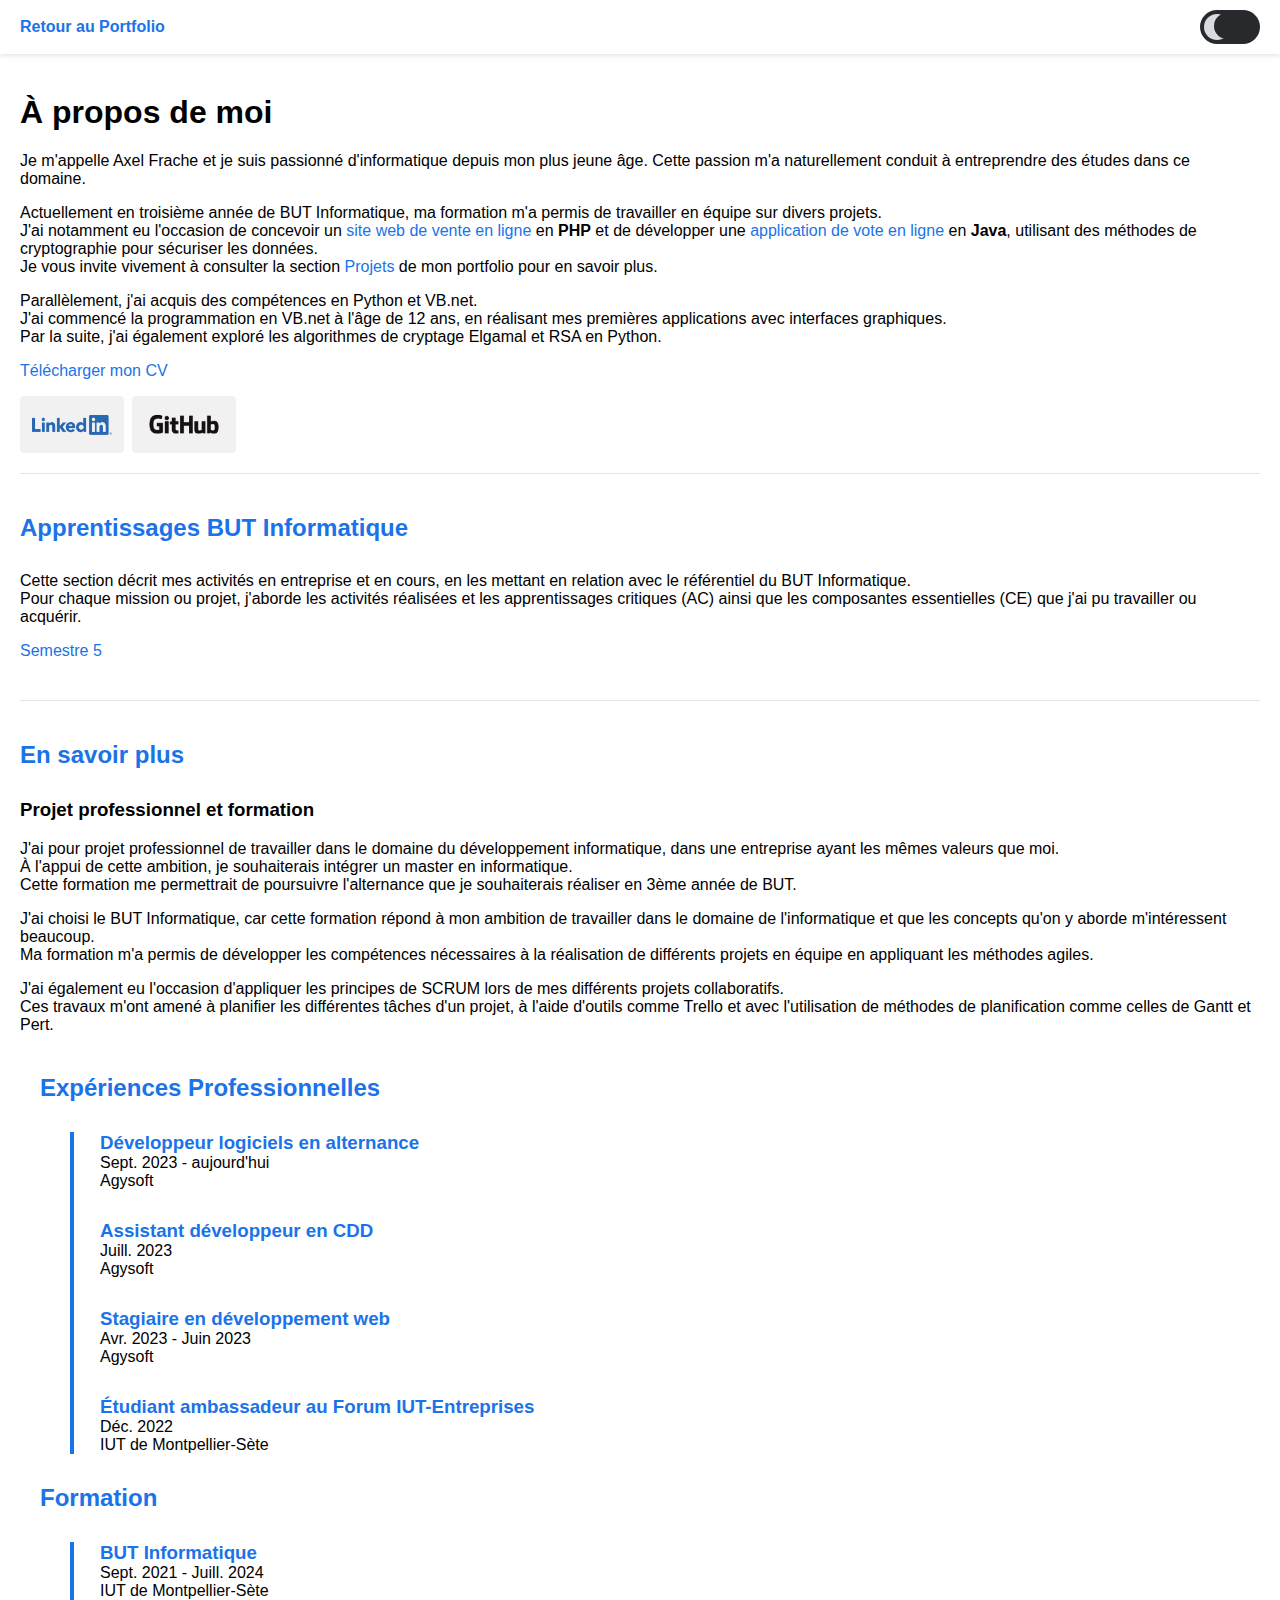
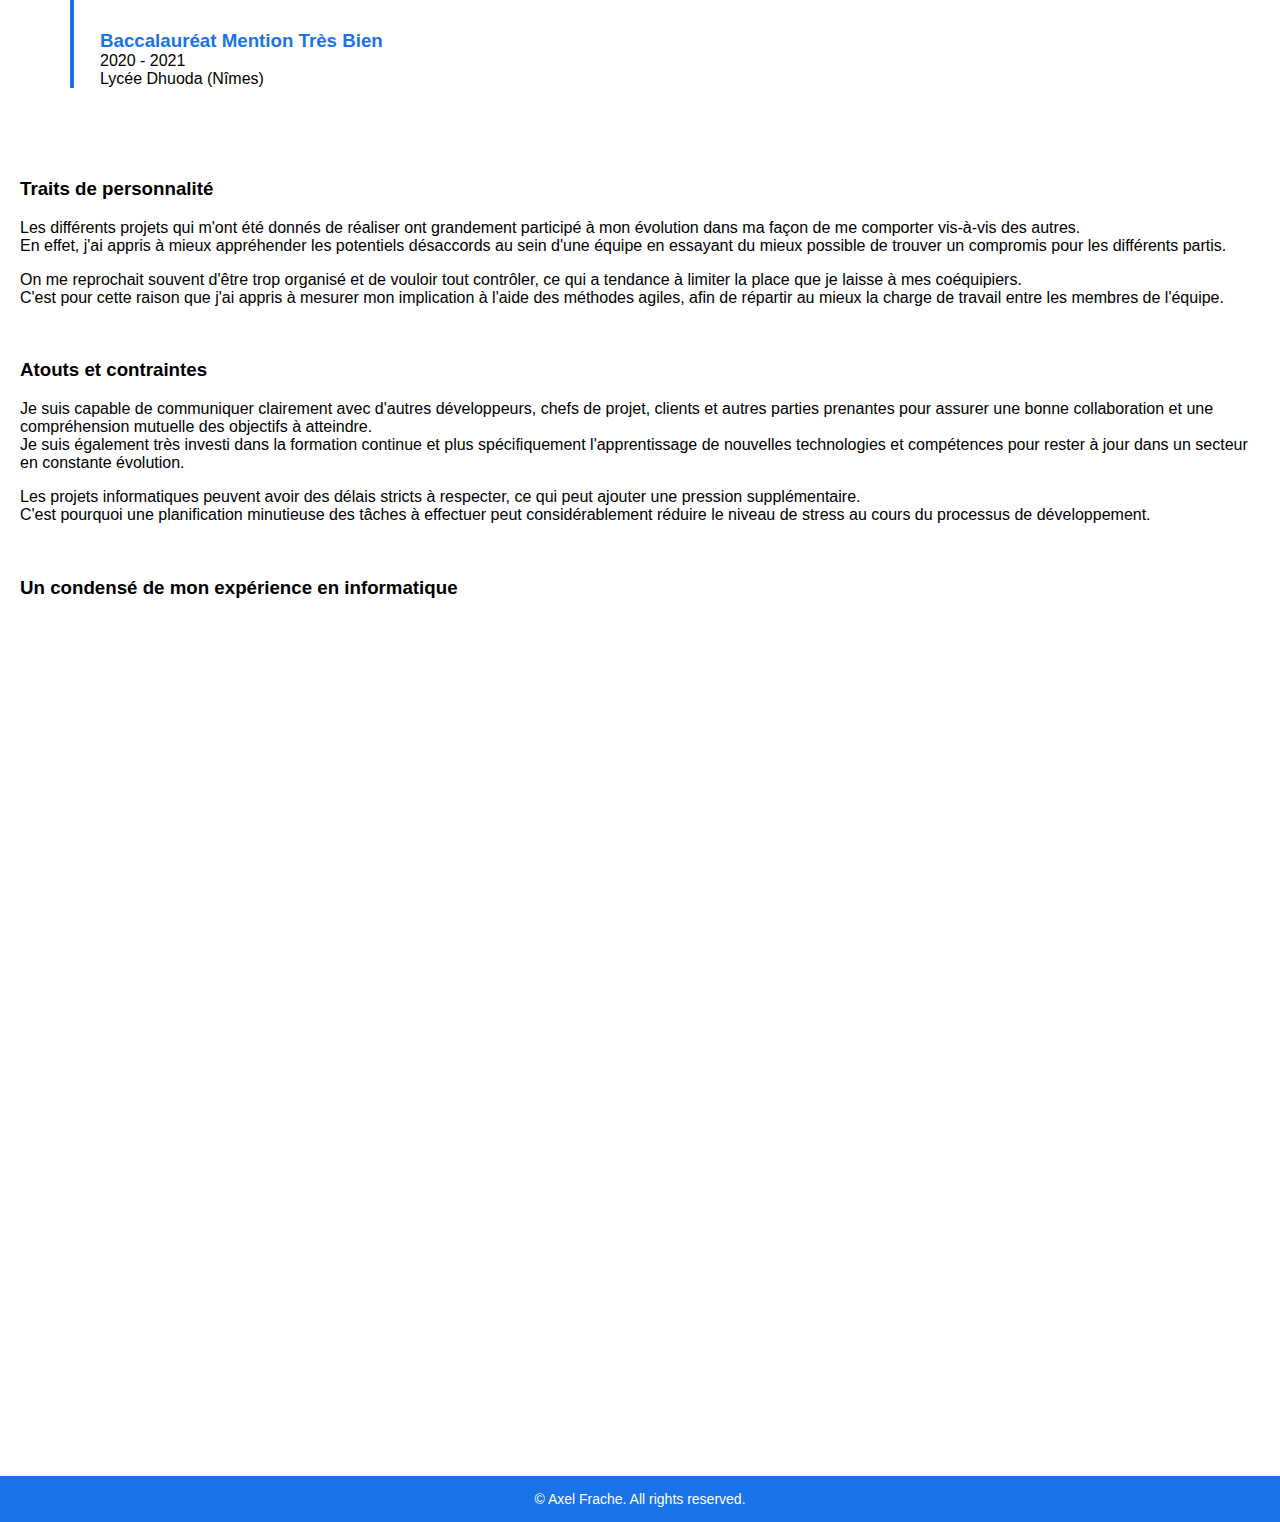
==== commit efa855d7: "Ajout des apprentissages du BUT" ====
--- a/AboutMe.html
+++ b/AboutMe.html
@@ -7,7 +7,6 @@
     <link rel="stylesheet" href="css/styles.css">
     <script defer src="js/scripts.js"></script>
     <script src="https://platform.linkedin.com/in.js" type="text/javascript">lang: fr_FR</script>
-
 </head>
 <body>
 <header>
@@ -23,17 +22,17 @@
     <section>
         <h1>À propos de moi</h1>
         <p>
-            Je m'appelle Axel Frache, un passionné d'informatique dès mon enfance. Ma passion m'a naturellement conduit à entreprendre des études dans ce domaine.
+            Je m'appelle Axel Frache et je suis passionné d'informatique depuis mon plus jeune âge. Cette passion m'a naturellement conduit à entreprendre des études dans ce domaine.
         </p>
         <p>
             Actuellement en troisième année de BUT Informatique, ma formation m'a permis de travailler en équipe sur divers projets. <br>
-            En effet j'ai eu l'occasion de concevoir un <a href="VinyleAvenue.html">site web de vente en ligne</a> en <strong>PHP</strong>, de développer une <a href="e-Vote.html">application de vote en ligne</a> en <strong>Java</strong> avec des méthodes de cryptographie pour sécuriser les données.<br>
+            J'ai notamment eu l'occasion de concevoir un <a href="VinyleAvenue.html">site web de vente en ligne</a> en <strong>PHP</strong> et de développer une <a href="e-Vote.html">application de vote en ligne</a> en <strong>Java</strong>, utilisant des méthodes de cryptographie pour sécuriser les données.<br>
             Je vous invite vivement à consulter la section <a href="Projects.html">Projets</a> de mon portfolio pour en savoir plus.
         </p>
         <p>
             Parallèlement, j'ai acquis des compétences en Python et VB.net. <br>
-            J'ai commencé la programmation en VB.net à 12 ans, réalisant mes premières applications avec interfaces graphiques. <br>
-            Par la suite, j'ai également exploré les fonctions de cryptage Elgamal et RSA en Python.
+            J'ai commencé la programmation en VB.net à l'âge de 12 ans, en réalisant mes premières applications avec interfaces graphiques. <br>
+            Par la suite, j'ai également exploré les algorithmes de cryptage Elgamal et RSA en Python.
         </p>
         <a href="Ressources/CV.pdf" download="CV.pdf" class="button" id="cvDl">Télécharger mon CV</a>
         <div class="social-icons">
@@ -44,6 +43,14 @@
                 <img src="Ressources/img/social/GitHub_Logo.png" alt="GitHub" width="32" height="32" class="social-icon">
             </a>
         </div>
+    </section>
+    <section id="apprentissages">
+        <h2>Apprentissages BUT Informatique</h2>
+        <p>Cette section décrit mes activités en entreprise et en cours, en les mettant en relation avec le référentiel du BUT Informatique.
+            <br>Pour chaque mission ou projet, j'aborde les activités réalisées et les apprentissages critiques (AC) ainsi que les composantes essentielles (CE) que j'ai pu travailler ou acquérir.</p>
+        <ul>
+            <li><a href="Ressources/BUT3-S5-FRACHE-Axel.pdf" download="BUT3-S5-FRACHE-Axel.pdf">Semestre 5</a></li>
+        </ul>
     </section>
     <section id="linkedin-post">
         <h2>En savoir plus</h2>
--- a/css/styles.css
+++ b/css/styles.css
@@ -560,4 +560,8 @@
 
 #cvDl:hover{
     text-decoration: underline;
+}
+
+#apprentissages a:hover{
+    text-decoration: underline;
 }